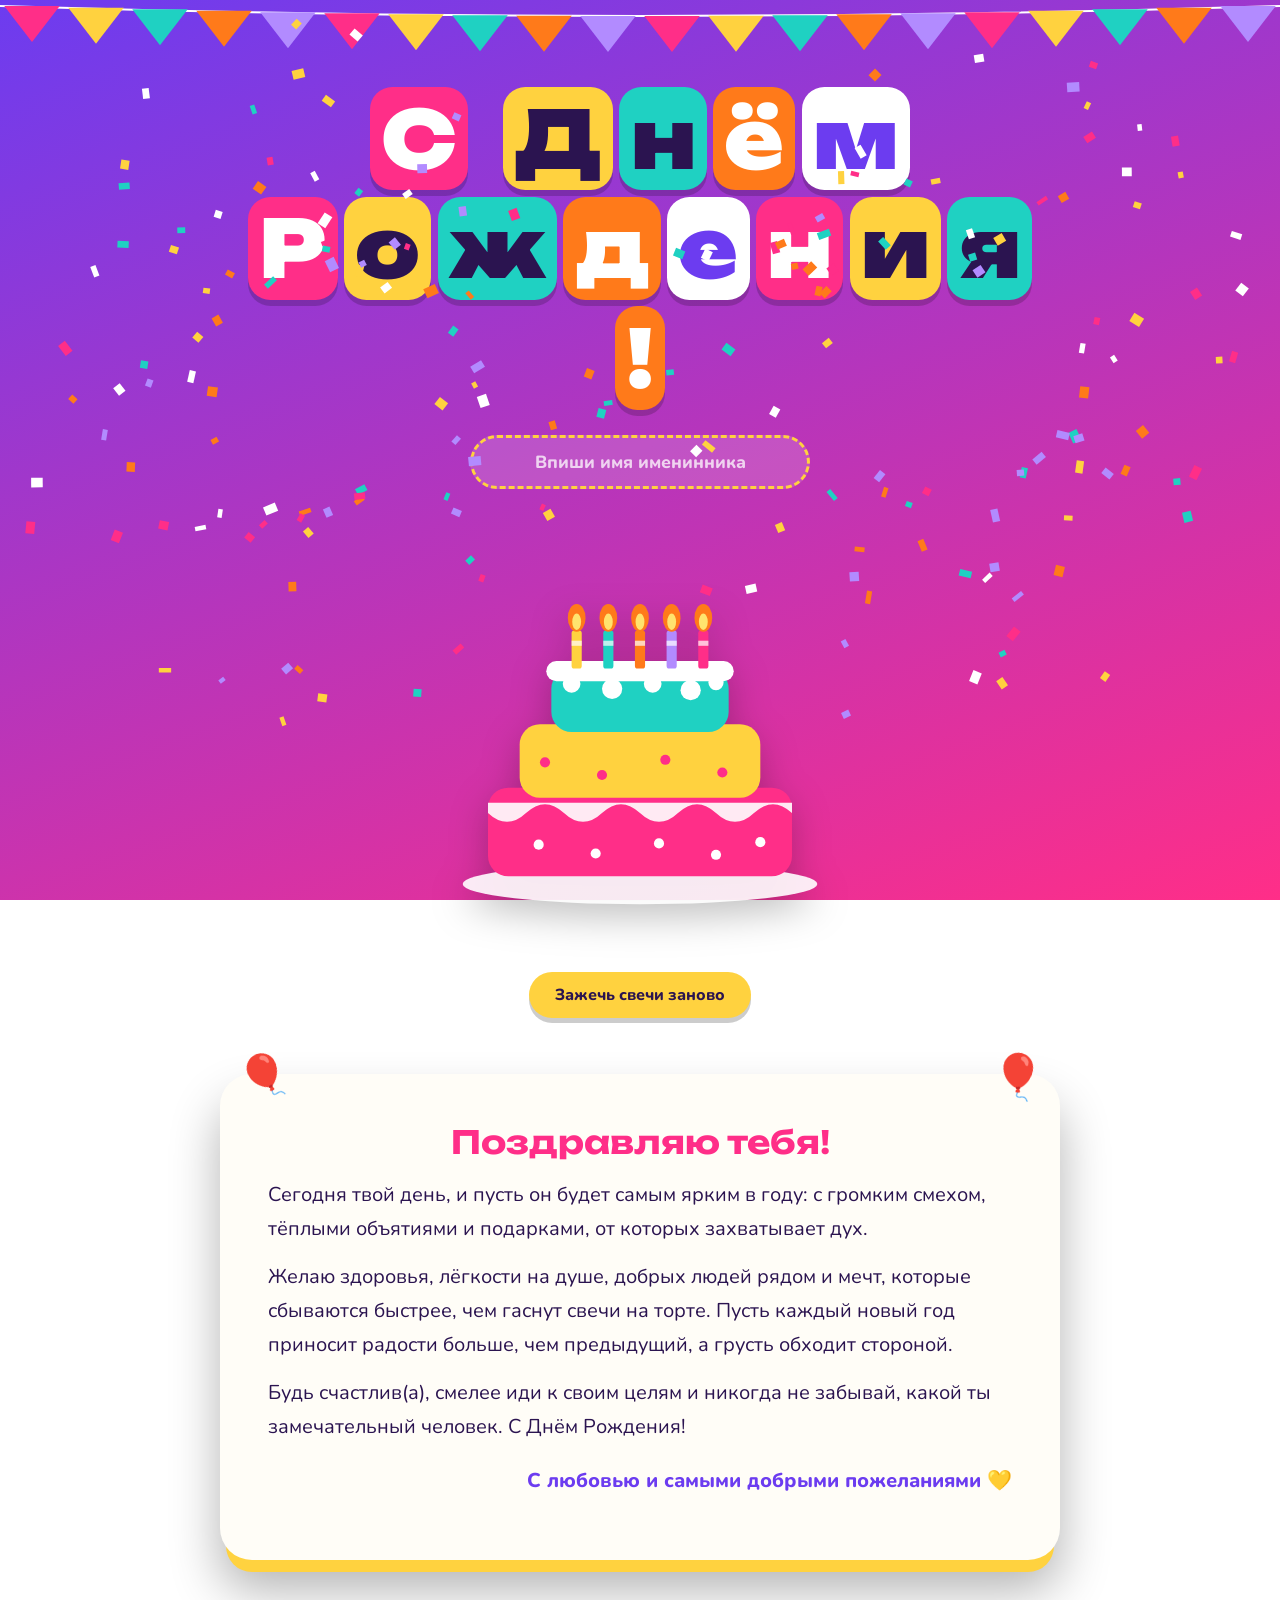
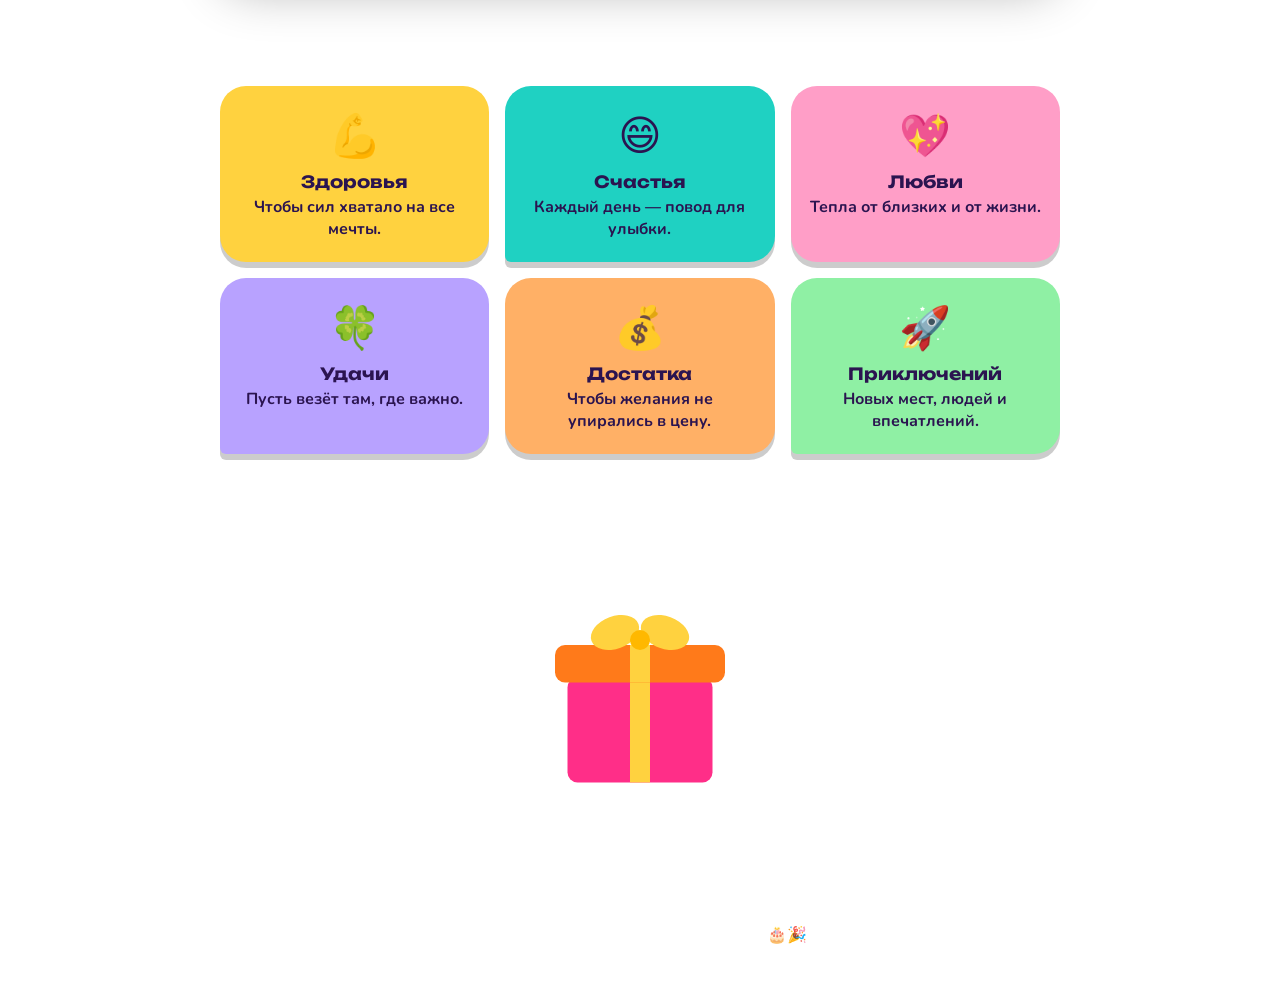
==== С Днём Рождения! (1).html @ 0b840469 "initia; commit" ====
<!DOCTYPE html>
<html lang="ru">
<head>
<meta charset="utf-8">
<meta name="viewport" content="width=device-width, initial-scale=1, viewport-fit=cover">
<title>С Днём Рождения!</title>
<link rel="preconnect" href="https://fonts.googleapis.com">
<link href="https://fonts.googleapis.com/css2?family=Unbounded:wght@700;900&family=Nunito:wght@400;700;800&display=swap" rel="stylesheet">
<style>
:root{--bg1:#6c3cf0;--bg2:#ff2e88;--ink:#2b1450;--card:#fffdf7;--soft:#f3ecff;color-scheme:light;
 box-sizing:border-box;padding-top:env(safe-area-inset-top,0px);padding-bottom:env(safe-area-inset-bottom,0px)}
@media (prefers-color-scheme:dark){:root:not([data-theme="light"]){--bg1:#2a1170;--bg2:#8a1f5a;--ink:#f6eeff;--card:#2a1850;--soft:#38206b;color-scheme:dark}}
:root[data-theme="dark"]{--bg1:#2a1170;--bg2:#8a1f5a;--ink:#f6eeff;--card:#2a1850;--soft:#38206b;color-scheme:dark}
html{scroll-padding-top:env(safe-area-inset-top,0px)}
*{box-sizing:border-box}
body{margin:0;min-height:100vh;font-family:'Nunito',system-ui,-apple-system,'Segoe UI',sans-serif;color:#fff;
 background:linear-gradient(160deg,var(--bg1),var(--bg2));background-attachment:fixed;overflow-x:hidden}
.bunting{position:absolute;top:0;left:0;width:100%;height:56px;z-index:1}
main{position:relative;z-index:2;max-width:880px;margin:0 auto;padding:84px 20px 60px;text-align:center}
#balloons{position:fixed;inset:0;pointer-events:none;z-index:0;overflow:hidden}
.bl{position:absolute;bottom:-140px;opacity:.85;animation:up var(--d) linear var(--dl) infinite;scale:var(--s)}
@keyframes up{from{translate:0 0}to{translate:40px -135vh}}
#cf{position:fixed;inset:0;pointer-events:none;z-index:50}

h1{font-family:'Unbounded','Arial Black',Impact,sans-serif;font-weight:900;font-size:clamp(2.1rem,9vw,5rem);line-height:1.25;margin:0 0 8px}
h1 .w{display:block}
h1 .t{display:inline-block;padding:.02em .14em;margin:.04em;border-radius:.28em;box-shadow:0 6px 0 rgba(0,0,0,.18);animation:hop 2.4s ease-in-out infinite}
@keyframes hop{0%,100%{transform:translateY(0) rotate(var(--r))}50%{transform:translateY(-10px) rotate(calc(var(--r)*-1))}}
.sp{display:inline-block;width:.35em}
.namebox{margin:22px 0 4px}
.namebox input{font:inherit;font-weight:800;font-size:1.1rem;text-align:center;padding:12px 20px;border-radius:999px;border:3px dashed #ffd23f;background:rgba(255,255,255,.15);color:#fff;width:min(340px,90%)}
.namebox input::placeholder{color:rgba(255,255,255,.75)}
.namebox input:focus-visible,button:focus-visible,.candle:focus-visible{outline:4px solid #ffd23f;outline-offset:4px}
#who{font-family:'Unbounded',sans-serif;font-size:clamp(1.4rem,5vw,2.4rem);margin:12px 0 0;color:#ffd23f;min-height:1.3em;word-break:break-word}

.stage{margin:34px auto 0;max-width:380px}
.stage svg{width:100%;height:auto;overflow:visible;filter:drop-shadow(0 14px 18px rgba(0,0,0,.25))}
.candle{cursor:pointer}
.flame{transform-box:fill-box;transform-origin:50% 100%;transition:opacity .35s,transform .35s;animation:fl .5s ease-in-out infinite alternate}
@keyframes fl{from{transform:scale(1,1) rotate(-3deg)}to{transform:scale(.92,1.1) rotate(3deg)}}
.candle.off .flame{opacity:0;transform:scale(.2);animation:none}
.hint{font-weight:800;font-size:1.1rem;margin:14px 0 10px;min-height:1.6em}
button{font:inherit;font-weight:800;cursor:pointer;border:0;border-radius:999px;padding:12px 26px;background:#ffd23f;color:#2b1450;box-shadow:0 5px 0 rgba(0,0,0,.2);transition:transform .15s}
button:active{transform:translateY(3px);box-shadow:0 2px 0 rgba(0,0,0,.2)}

.card{background:var(--card);color:var(--ink);border-radius:32px;padding:clamp(24px,5vw,48px);margin:56px 0 0;box-shadow:0 18px 0 -6px #ffd23f,0 30px 50px rgba(0,0,0,.3);position:relative;text-align:left}
.card h2{font-family:'Unbounded',sans-serif;font-size:clamp(1.3rem,4.5vw,2rem);margin:0 0 16px;color:#ff2e88;text-align:center}
.card p{font-size:clamp(1.05rem,2.6vw,1.25rem);line-height:1.7;margin:0 0 14px;max-width:62ch;margin-inline:auto}
.card .sig{text-align:right;font-weight:800;color:#6c3cf0;margin-top:20px}
.card::before,.card::after{content:"🎈";position:absolute;font-size:2.6rem;top:-26px}
.card::before{left:18px;transform:rotate(-14deg)}.card::after{right:18px;transform:rotate(14deg)}

h3.sec{font-family:'Unbounded',sans-serif;font-size:clamp(1.3rem,4.5vw,2rem);margin:64px 0 22px}
.wishes{display:grid;grid-template-columns:repeat(auto-fit,minmax(240px,1fr));gap:16px}
.wish{border-radius:26px;padding:22px 18px;color:#2b1450;box-shadow:0 6px 0 rgba(0,0,0,.2)}
.wish:nth-child(even){border-radius:26px 26px 26px 6px}
.wish b{display:block;font-family:'Unbounded',sans-serif;font-size:1.05rem;margin:6px 0 4px}
.wish span.e{font-size:2.6rem;display:block}
.wish p{margin:0;font-weight:700}

.gift{margin-top:12px}
.gift svg{width:min(200px,60%);height:auto;overflow:visible;cursor:pointer}
.lid{transition:transform .5s cubic-bezier(.3,1.6,.5,1);transform-box:fill-box;transform-origin:20% 100%}
.gift.open .lid{transform:translate(8px,-46px) rotate(-14deg)}
#gm{max-width:520px;margin:14px auto 0;font-size:1.2rem;font-weight:800;min-height:3.2em}
footer{margin-top:50px;font-weight:700;opacity:.9}

@media (prefers-reduced-motion:reduce){.bl,h1 .t,.flame{animation:none}.lid{transition:none}}
</style>
</head>
<body>
<svg class="bunting" id="bunt" viewBox="0 0 1200 56" preserveAspectRatio="none" aria-hidden="true"></svg>
<div id="balloons" aria-hidden="true"></div>
<canvas id="cf" aria-hidden="true"></canvas>

<main>
  <h1 id="title" aria-label="С Днём Рождения!"></h1>

  <div class="namebox"><input id="name" type="text" maxlength="30" placeholder="Впиши имя именинника" aria-label="Имя именинника"></div>
  <p id="who"></p>

  <div class="stage">
    <svg viewBox="0 0 300 260" role="img" aria-label="Праздничный торт со свечами">
      <ellipse cx="150" cy="236" rx="140" ry="16" fill="#fff" opacity=".9"/>
      <rect x="30" y="160" width="240" height="70" rx="16" fill="#ff2e88"/>
      <rect x="55" y="110" width="190" height="58" rx="16" fill="#ffd23f"/>
      <rect x="80" y="66" width="140" height="50" rx="16" fill="#1fd1c2"/>
      <rect x="76" y="60" width="148" height="16" rx="8" fill="#fff"/>
      <g fill="#fff"><circle cx="96" cy="78" r="7"/><circle cx="128" cy="82" r="8"/><circle cx="160" cy="78" r="7"/><circle cx="190" cy="83" r="8"/><circle cx="210" cy="77" r="6"/></g>
      <path d="M30 180q15 14 30 0t30 0 30 0 30 0 30 0 30 0 30 0 30 0v-8H30z" fill="#fff" opacity=".9"/>
      <g fill="#ff2e88"><circle cx="75" cy="140" r="4"/><circle cx="120" cy="150" r="4"/><circle cx="170" cy="138" r="4"/><circle cx="215" cy="148" r="4"/></g>
      <g fill="#fff"><circle cx="70" cy="205" r="4"/><circle cx="115" cy="212" r="4"/><circle cx="165" cy="204" r="4"/><circle cx="210" cy="213" r="4"/><circle cx="245" cy="203" r="4"/></g>
      <g id="candles"></g>
    </svg>
  </div>
  <p class="hint" id="hint" aria-live="polite"></p>
  <button id="relight" type="button">Зажечь свечи заново</button>

  <section class="card" aria-labelledby="gt">
    <h2 id="gt">Поздравляю тебя!</h2>
    <p>Сегодня твой день, и пусть он будет самым ярким в году: с громким смехом, тёплыми объятиями и подарками, от которых захватывает дух.</p>
    <p>Желаю здоровья, лёгкости на душе, добрых людей рядом и мечт, которые сбываются быстрее, чем гаснут свечи на торте. Пусть каждый новый год приносит радости больше, чем предыдущий, а грусть обходит стороной.</p>
    <p>Будь счастлив(а), смелее иди к своим целям и никогда не забывай, какой ты замечательный человек. С Днём Рождения!</p>
    <p class="sig">С любовью и самыми добрыми пожеланиями 💛</p>
  </section>

  <h3 class="sec">Мои пожелания тебе</h3>
  <div class="wishes">
    <div class="wish" style="background:#ffd23f"><span class="e">💪</span><b>Здоровья</b><p>Чтобы сил хватало на все мечты.</p></div>
    <div class="wish" style="background:#1fd1c2"><span class="e">😄</span><b>Счастья</b><p>Каждый день — повод для улыбки.</p></div>
    <div class="wish" style="background:#ff9ec7"><span class="e">💖</span><b>Любви</b><p>Тепла от близких и от жизни.</p></div>
    <div class="wish" style="background:#b8a2ff"><span class="e">🍀</span><b>Удачи</b><p>Пусть везёт там, где важно.</p></div>
    <div class="wish" style="background:#ffb066"><span class="e">💰</span><b>Достатка</b><p>Чтобы желания не упирались в цену.</p></div>
    <div class="wish" style="background:#8ff0a4"><span class="e">🚀</span><b>Приключений</b><p>Новых мест, людей и впечатлений.</p></div>
  </div>

  <h3 class="sec">Подарок для тебя</h3>
  <div class="gift" id="gift">
    <svg viewBox="0 0 160 170" role="button" tabindex="0" aria-label="Открыть подарок" id="giftsvg">
      <rect x="22" y="78" width="116" height="84" rx="8" fill="#ff2e88"/>
      <rect x="72" y="78" width="16" height="84" fill="#ffd23f"/>
      <g class="lid">
        <rect x="12" y="52" width="136" height="30" rx="8" fill="#ff7a1a"/>
        <rect x="72" y="52" width="16" height="30" fill="#ffd23f"/>
        <ellipse cx="60" cy="42" rx="20" ry="13" fill="#ffd23f" transform="rotate(-20 60 42)"/>
        <ellipse cx="100" cy="42" rx="20" ry="13" fill="#ffd23f" transform="rotate(20 100 42)"/>
        <circle cx="80" cy="48" r="8" fill="#ffb800"/>
      </g>
    </svg>
    <p id="gm" aria-live="polite">Нажми на коробку</p>
  </div>

  <footer>Пусть этот день запомнится надолго 🎂🎉</footer>
</main>

<script>
const COL=['#ff2e88','#ffd23f','#1fd1c2','#ff7a1a','#b28bff'];
const $=id=>document.getElementById(id);

/* заголовок из цветных плиток */
const tiles=[['#ff2e88','#fff'],['#ffd23f','#2b1450'],['#1fd1c2','#2b1450'],['#ff7a1a','#fff'],['#fff','#6c3cf0']];
let k=0;
['С Днём','Рождения!'].forEach(word=>{
  const w=document.createElement('span');w.className='w';w.setAttribute('aria-hidden','true');
  [...word].forEach(ch=>{
    if(ch===' '){const s=document.createElement('span');s.className='sp';w.appendChild(s);return}
    const t=document.createElement('span');t.className='t';t.textContent=ch;
    const c=tiles[k%tiles.length];t.style.background=c[0];t.style.color=c[1];
    t.style.setProperty('--r',((k%3)-1)*4+'deg');t.style.animationDelay=(k*0.12)+'s';k++;w.appendChild(t);
  });
  $('title').appendChild(w);
});

/* флажки */
(()=>{let s='<path d="M0 6Q600 26 1200 6" stroke="#fff" stroke-width="2" fill="none"/>';
 for(let i=0;i<20;i++){const x=i*60,y=6+Math.sin(i/19*Math.PI)*10;
  s+=`<polygon points="${x+4},${y} ${x+56},${y} ${x+30},${y+36}" fill="${COL[i%5]}"/>`}
 $('bunt').innerHTML=s})();

/* шарики */
for(let i=0;i<12;i++){const c=COL[i%5],d=document.createElement('div');d.className='bl';
 d.style.cssText=`left:${3+i*8}%;--d:${16+Math.random()*12}s;--dl:${-Math.random()*26}s;--s:${.6+Math.random()*.7}`;
 d.innerHTML=`<svg viewBox="0 0 60 100" width="60" height="100"><ellipse cx="30" cy="32" rx="24" ry="30" fill="${c}"/><ellipse cx="21" cy="20" rx="6" ry="9" fill="#fff" opacity=".35"/><path d="M26 61l4 6 4-6z" fill="${c}"/><path d="M30 67c-6 10 6 18 0 30" stroke="#fff" stroke-opacity=".7" fill="none" stroke-width="1.5"/></svg>`;
 $('balloons').appendChild(d)}

/* конфетти */
const cv=$('cf'),cx=cv.getContext('2d');let P=[],run=false;
function size(){cv.width=innerWidth;cv.height=innerHeight}addEventListener('resize',size);size();
function burst(x,y,n=140){
 for(let i=0;i<n;i++){const a=Math.random()*Math.PI*2,s=4+Math.random()*9;
  P.push({x,y,vx:Math.cos(a)*s,vy:Math.sin(a)*s-6,w:6+Math.random()*7,h:4+Math.random()*6,r:Math.random()*6,vr:(Math.random()-.5)*.4,c:[...COL,'#fff'][i%6],l:0})}
 if(!run){run=true;requestAnimationFrame(tick)}}
function tick(){cx.clearRect(0,0,cv.width,cv.height);P=P.filter(p=>p.y<cv.height+20&&p.l<260);
 for(const p of P){p.l++;p.vy+=.25;p.vx*=.99;p.x+=p.vx;p.y+=p.vy;p.r+=p.vr;
  cx.save();cx.translate(p.x,p.y);cx.rotate(p.r);cx.fillStyle=p.c;cx.fillRect(-p.w/2,-p.h/2,p.w,p.h);cx.restore()}
 if(P.length)requestAnimationFrame(tick);else run=false}
setTimeout(()=>{burst(innerWidth*.25,innerHeight*.5,90);burst(innerWidth*.75,innerHeight*.5,90)},400);

/* свечи */
const cg=$('candles'),NS='http://www.w3.org/2000/svg';
[100,125,150,175,200].forEach((x,i)=>{
 const g=document.createElementNS(NS,'g');g.setAttribute('class','candle');g.setAttribute('tabindex','0');g.setAttribute('role','button');g.setAttribute('aria-label','Свеча '+(i+1)+': задуть или зажечь');
 g.innerHTML=`<rect x="${x-14}" y="4" width="28" height="62" fill="transparent"/><rect x="${x-4}" y="36" width="8" height="30" rx="2" fill="${COL[(i+1)%5]}"/><rect x="${x-4}" y="44" width="8" height="4" fill="#fff" opacity=".7"/><g class="flame" style="animation-delay:${i*.1}s"><ellipse cx="${x}" cy="26" rx="7" ry="11" fill="#ff7a1a"/><ellipse cx="${x}" cy="29" rx="3.5" ry="6.5" fill="#ffe36e"/></g>`;
 cg.appendChild(g)});
const cs=[...document.querySelectorAll('.candle')];
const H1='Загадай желание и задуй свечи: нажимай на огоньки';
$('hint').textContent=H1;
function check(){const out=cs.every(c=>c.classList.contains('off'));
 $('hint').textContent=out?'Желание загадано! Пусть сбудется ✨':H1;
 if(out){const r=cg.getBoundingClientRect();burst(r.left+r.width/2,r.top,170)}}
cs.forEach(c=>{const t=()=>{c.classList.toggle('off');check()};
 c.addEventListener('click',t);
 c.addEventListener('keydown',e=>{if(e.key==='Enter'||e.key===' '){e.preventDefault();t()}})});
$('relight').onclick=()=>{cs.forEach(c=>c.classList.remove('off'));$('hint').textContent=H1};

/* имя */
$('name').addEventListener('input',e=>{const v=e.target.value.trim();$('who').textContent=v?('🎉 '+v+' 🎉'):''});

/* подарок */
const gs=$('giftsvg');
function openGift(){const g=$('gift');if(g.classList.contains('open'))return;g.classList.add('open');
 $('gm').textContent='Внутри — море радости, миллион улыбок и ещё немного конфетти! 🎁';
 const r=gs.getBoundingClientRect();burst(r.left+r.width/2,r.top+40,150)}
gs.addEventListener('click',openGift);
gs.addEventListener('keydown',e=>{if(e.key==='Enter'||e.key===' '){e.preventDefault();openGift()}});
</script>
</body>
</html>
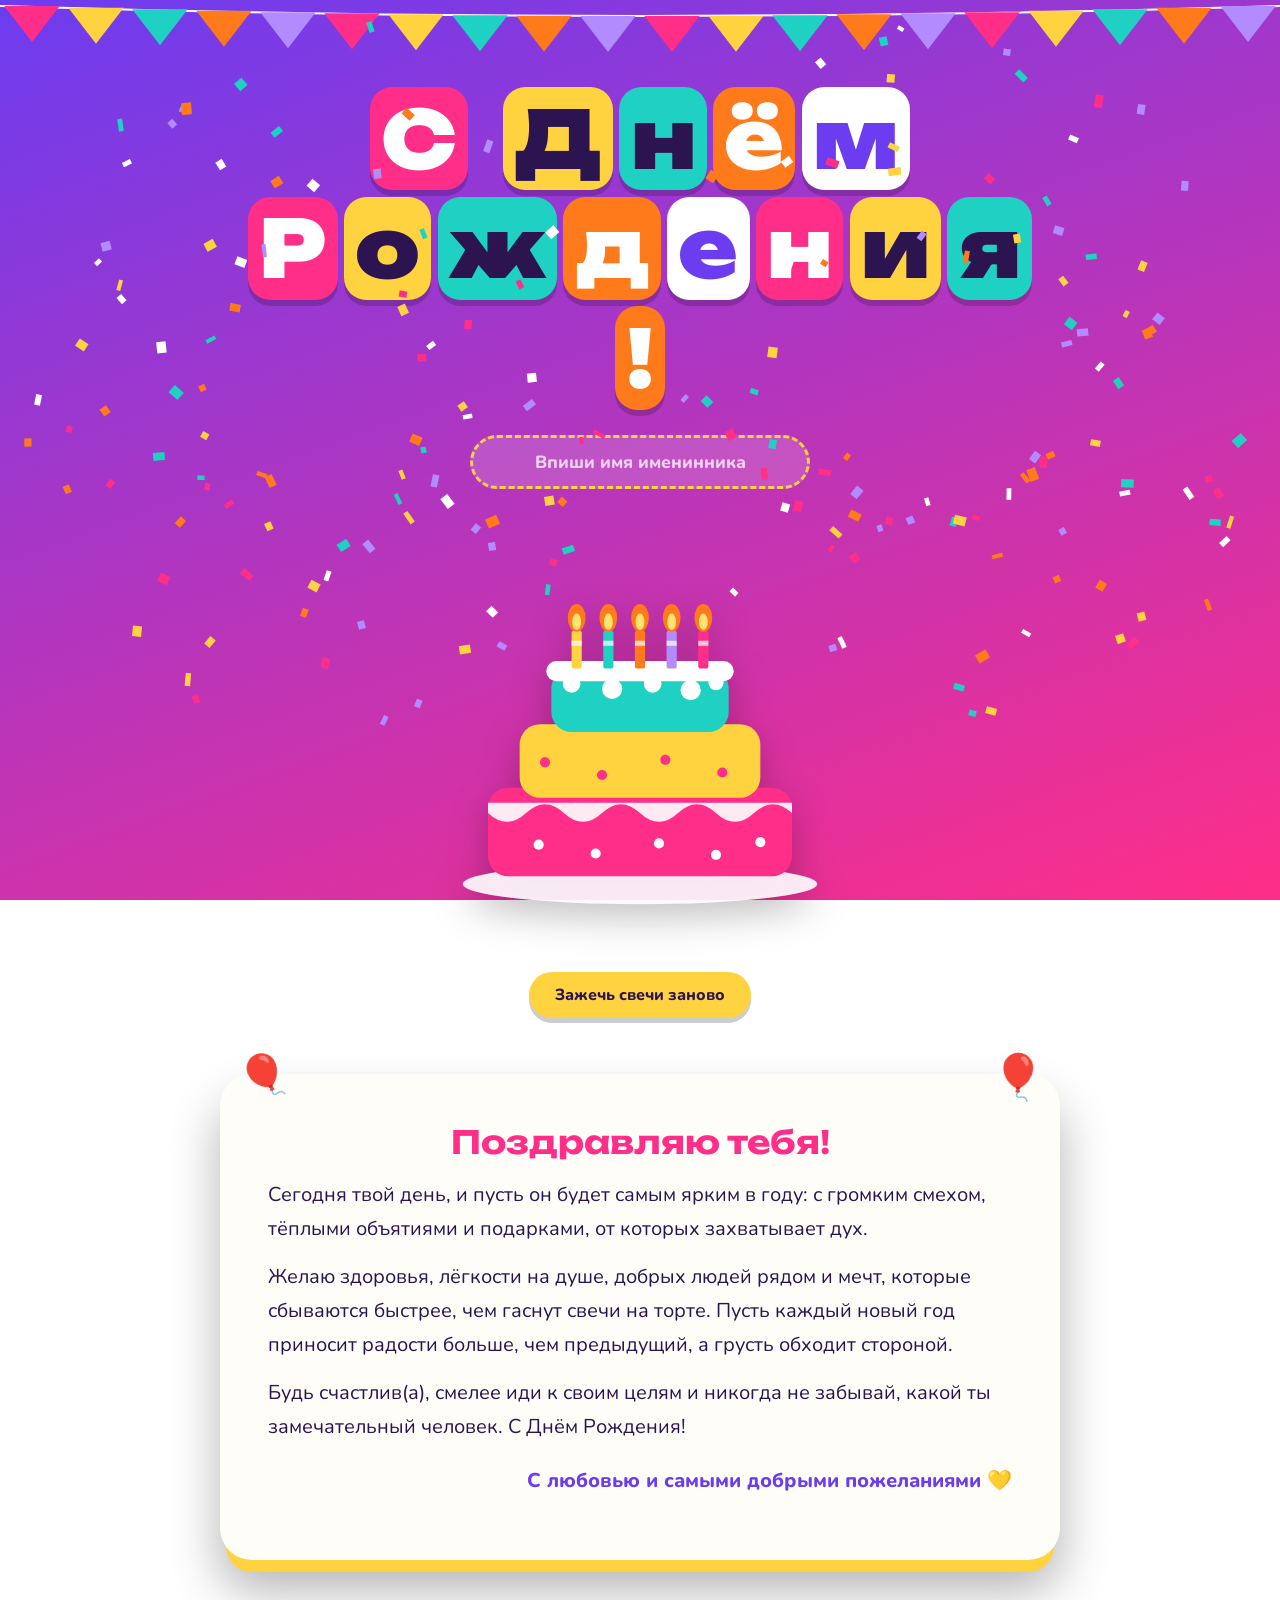
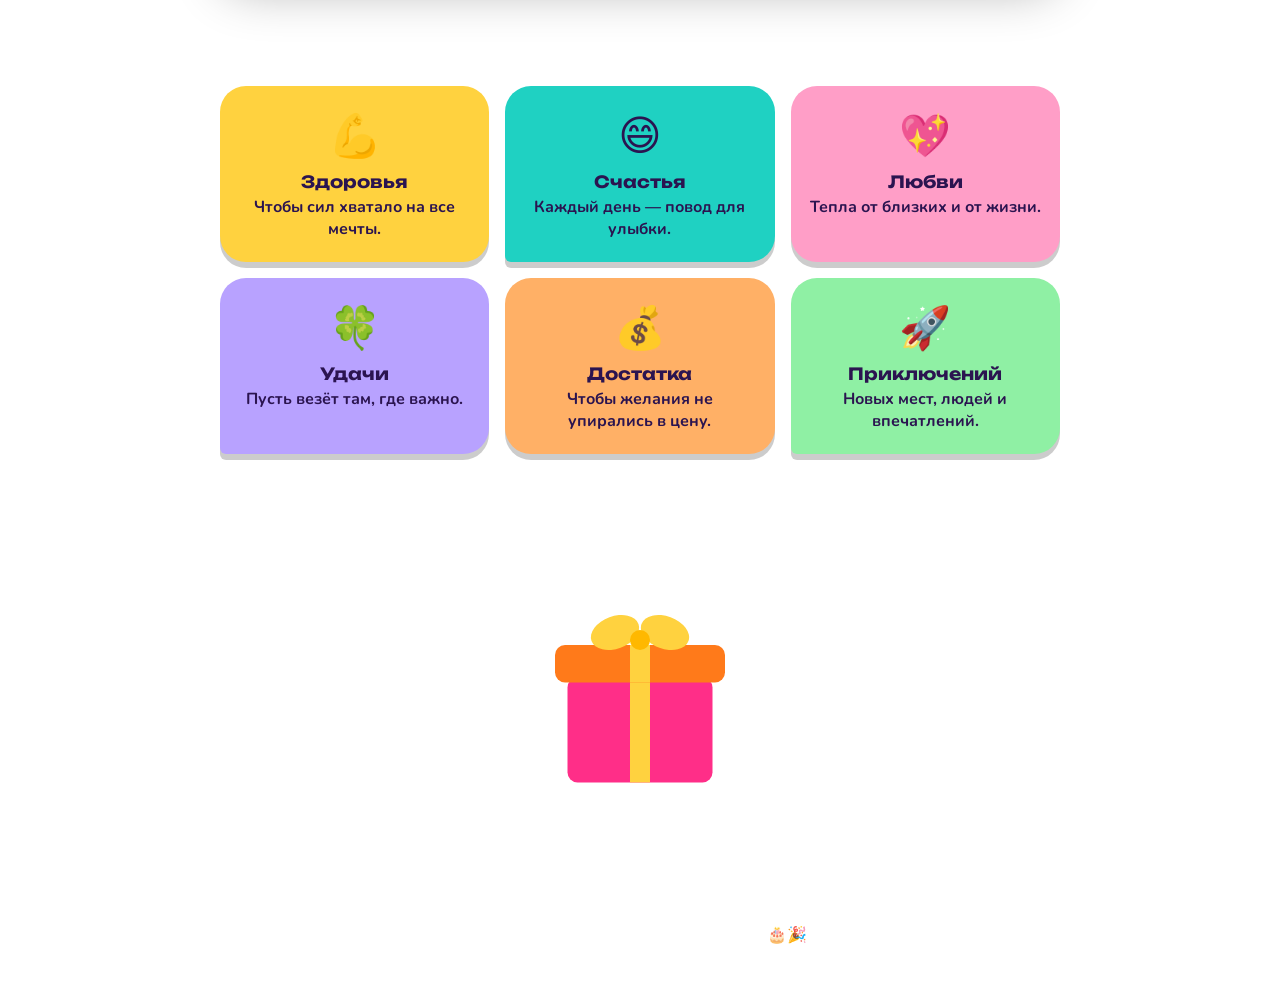
==== commit 6dd1d7cd: "разделение файлов" ====
--- a/С Днём Рождения! (1).html
+++ b/С Днём Рождения! (1).html
@@ -6,67 +6,7 @@
 <title>С Днём Рождения!</title>
 <link rel="preconnect" href="https://fonts.googleapis.com">
 <link href="https://fonts.googleapis.com/css2?family=Unbounded:wght@700;900&family=Nunito:wght@400;700;800&display=swap" rel="stylesheet">
-<style>
-:root{--bg1:#6c3cf0;--bg2:#ff2e88;--ink:#2b1450;--card:#fffdf7;--soft:#f3ecff;color-scheme:light;
- box-sizing:border-box;padding-top:env(safe-area-inset-top,0px);padding-bottom:env(safe-area-inset-bottom,0px)}
-@media (prefers-color-scheme:dark){:root:not([data-theme="light"]){--bg1:#2a1170;--bg2:#8a1f5a;--ink:#f6eeff;--card:#2a1850;--soft:#38206b;color-scheme:dark}}
-:root[data-theme="dark"]{--bg1:#2a1170;--bg2:#8a1f5a;--ink:#f6eeff;--card:#2a1850;--soft:#38206b;color-scheme:dark}
-html{scroll-padding-top:env(safe-area-inset-top,0px)}
-*{box-sizing:border-box}
-body{margin:0;min-height:100vh;font-family:'Nunito',system-ui,-apple-system,'Segoe UI',sans-serif;color:#fff;
- background:linear-gradient(160deg,var(--bg1),var(--bg2));background-attachment:fixed;overflow-x:hidden}
-.bunting{position:absolute;top:0;left:0;width:100%;height:56px;z-index:1}
-main{position:relative;z-index:2;max-width:880px;margin:0 auto;padding:84px 20px 60px;text-align:center}
-#balloons{position:fixed;inset:0;pointer-events:none;z-index:0;overflow:hidden}
-.bl{position:absolute;bottom:-140px;opacity:.85;animation:up var(--d) linear var(--dl) infinite;scale:var(--s)}
-@keyframes up{from{translate:0 0}to{translate:40px -135vh}}
-#cf{position:fixed;inset:0;pointer-events:none;z-index:50}
-
-h1{font-family:'Unbounded','Arial Black',Impact,sans-serif;font-weight:900;font-size:clamp(2.1rem,9vw,5rem);line-height:1.25;margin:0 0 8px}
-h1 .w{display:block}
-h1 .t{display:inline-block;padding:.02em .14em;margin:.04em;border-radius:.28em;box-shadow:0 6px 0 rgba(0,0,0,.18);animation:hop 2.4s ease-in-out infinite}
-@keyframes hop{0%,100%{transform:translateY(0) rotate(var(--r))}50%{transform:translateY(-10px) rotate(calc(var(--r)*-1))}}
-.sp{display:inline-block;width:.35em}
-.namebox{margin:22px 0 4px}
-.namebox input{font:inherit;font-weight:800;font-size:1.1rem;text-align:center;padding:12px 20px;border-radius:999px;border:3px dashed #ffd23f;background:rgba(255,255,255,.15);color:#fff;width:min(340px,90%)}
-.namebox input::placeholder{color:rgba(255,255,255,.75)}
-.namebox input:focus-visible,button:focus-visible,.candle:focus-visible{outline:4px solid #ffd23f;outline-offset:4px}
-#who{font-family:'Unbounded',sans-serif;font-size:clamp(1.4rem,5vw,2.4rem);margin:12px 0 0;color:#ffd23f;min-height:1.3em;word-break:break-word}
-
-.stage{margin:34px auto 0;max-width:380px}
-.stage svg{width:100%;height:auto;overflow:visible;filter:drop-shadow(0 14px 18px rgba(0,0,0,.25))}
-.candle{cursor:pointer}
-.flame{transform-box:fill-box;transform-origin:50% 100%;transition:opacity .35s,transform .35s;animation:fl .5s ease-in-out infinite alternate}
-@keyframes fl{from{transform:scale(1,1) rotate(-3deg)}to{transform:scale(.92,1.1) rotate(3deg)}}
-.candle.off .flame{opacity:0;transform:scale(.2);animation:none}
-.hint{font-weight:800;font-size:1.1rem;margin:14px 0 10px;min-height:1.6em}
-button{font:inherit;font-weight:800;cursor:pointer;border:0;border-radius:999px;padding:12px 26px;background:#ffd23f;color:#2b1450;box-shadow:0 5px 0 rgba(0,0,0,.2);transition:transform .15s}
-button:active{transform:translateY(3px);box-shadow:0 2px 0 rgba(0,0,0,.2)}
-
-.card{background:var(--card);color:var(--ink);border-radius:32px;padding:clamp(24px,5vw,48px);margin:56px 0 0;box-shadow:0 18px 0 -6px #ffd23f,0 30px 50px rgba(0,0,0,.3);position:relative;text-align:left}
-.card h2{font-family:'Unbounded',sans-serif;font-size:clamp(1.3rem,4.5vw,2rem);margin:0 0 16px;color:#ff2e88;text-align:center}
-.card p{font-size:clamp(1.05rem,2.6vw,1.25rem);line-height:1.7;margin:0 0 14px;max-width:62ch;margin-inline:auto}
-.card .sig{text-align:right;font-weight:800;color:#6c3cf0;margin-top:20px}
-.card::before,.card::after{content:"🎈";position:absolute;font-size:2.6rem;top:-26px}
-.card::before{left:18px;transform:rotate(-14deg)}.card::after{right:18px;transform:rotate(14deg)}
-
-h3.sec{font-family:'Unbounded',sans-serif;font-size:clamp(1.3rem,4.5vw,2rem);margin:64px 0 22px}
-.wishes{display:grid;grid-template-columns:repeat(auto-fit,minmax(240px,1fr));gap:16px}
-.wish{border-radius:26px;padding:22px 18px;color:#2b1450;box-shadow:0 6px 0 rgba(0,0,0,.2)}
-.wish:nth-child(even){border-radius:26px 26px 26px 6px}
-.wish b{display:block;font-family:'Unbounded',sans-serif;font-size:1.05rem;margin:6px 0 4px}
-.wish span.e{font-size:2.6rem;display:block}
-.wish p{margin:0;font-weight:700}
-
-.gift{margin-top:12px}
-.gift svg{width:min(200px,60%);height:auto;overflow:visible;cursor:pointer}
-.lid{transition:transform .5s cubic-bezier(.3,1.6,.5,1);transform-box:fill-box;transform-origin:20% 100%}
-.gift.open .lid{transform:translate(8px,-46px) rotate(-14deg)}
-#gm{max-width:520px;margin:14px auto 0;font-size:1.2rem;font-weight:800;min-height:3.2em}
-footer{margin-top:50px;font-weight:700;opacity:.9}
-
-@media (prefers-reduced-motion:reduce){.bl,h1 .t,.flame{animation:none}.lid{transition:none}}
-</style>
+<link rel="stylesheet" href="style.css">
 </head>
 <body>
 <svg class="bunting" id="bunt" viewBox="0 0 1200 56" preserveAspectRatio="none" aria-hidden="true"></svg>
@@ -106,12 +46,12 @@
 
   <h3 class="sec">Мои пожелания тебе</h3>
   <div class="wishes">
-    <div class="wish" style="background:#ffd23f"><span class="e">💪</span><b>Здоровья</b><p>Чтобы сил хватало на все мечты.</p></div>
-    <div class="wish" style="background:#1fd1c2"><span class="e">😄</span><b>Счастья</b><p>Каждый день — повод для улыбки.</p></div>
-    <div class="wish" style="background:#ff9ec7"><span class="e">💖</span><b>Любви</b><p>Тепла от близких и от жизни.</p></div>
-    <div class="wish" style="background:#b8a2ff"><span class="e">🍀</span><b>Удачи</b><p>Пусть везёт там, где важно.</p></div>
-    <div class="wish" style="background:#ffb066"><span class="e">💰</span><b>Достатка</b><p>Чтобы желания не упирались в цену.</p></div>
-    <div class="wish" style="background:#8ff0a4"><span class="e">🚀</span><b>Приключений</b><p>Новых мест, людей и впечатлений.</p></div>
+    <div class="wish wish-1"><span class="e">💪</span><b>Здоровья</b><p>Чтобы сил хватало на все мечты.</p></div>
+    <div class="wish wish-2"><span class="e">😄</span><b>Счастья</b><p>Каждый день — повод для улыбки.</p></div>
+    <div class="wish wish-3"><span class="e">💖</span><b>Любви</b><p>Тепла от близких и от жизни.</p></div>
+    <div class="wish wish-4"><span class="e">🍀</span><b>Удачи</b><p>Пусть везёт там, где важно.</p></div>
+    <div class="wish wish-5"><span class="e">💰</span><b>Достатка</b><p>Чтобы желания не упирались в цену.</p></div>
+    <div class="wish wish-6"><span class="e">🚀</span><b>Приключений</b><p>Новых мест, людей и впечатлений.</p></div>
   </div>
 
   <h3 class="sec">Подарок для тебя</h3>
@@ -133,76 +73,6 @@
   <footer>Пусть этот день запомнится надолго 🎂🎉</footer>
 </main>
 
-<script>
-const COL=['#ff2e88','#ffd23f','#1fd1c2','#ff7a1a','#b28bff'];
-const $=id=>document.getElementById(id);
-
-/* заголовок из цветных плиток */
-const tiles=[['#ff2e88','#fff'],['#ffd23f','#2b1450'],['#1fd1c2','#2b1450'],['#ff7a1a','#fff'],['#fff','#6c3cf0']];
-let k=0;
-['С Днём','Рождения!'].forEach(word=>{
-  const w=document.createElement('span');w.className='w';w.setAttribute('aria-hidden','true');
-  [...word].forEach(ch=>{
-    if(ch===' '){const s=document.createElement('span');s.className='sp';w.appendChild(s);return}
-    const t=document.createElement('span');t.className='t';t.textContent=ch;
-    const c=tiles[k%tiles.length];t.style.background=c[0];t.style.color=c[1];
-    t.style.setProperty('--r',((k%3)-1)*4+'deg');t.style.animationDelay=(k*0.12)+'s';k++;w.appendChild(t);
-  });
-  $('title').appendChild(w);
-});
-
-/* флажки */
-(()=>{let s='<path d="M0 6Q600 26 1200 6" stroke="#fff" stroke-width="2" fill="none"/>';
- for(let i=0;i<20;i++){const x=i*60,y=6+Math.sin(i/19*Math.PI)*10;
-  s+=`<polygon points="${x+4},${y} ${x+56},${y} ${x+30},${y+36}" fill="${COL[i%5]}"/>`}
- $('bunt').innerHTML=s})();
-
-/* шарики */
-for(let i=0;i<12;i++){const c=COL[i%5],d=document.createElement('div');d.className='bl';
- d.style.cssText=`left:${3+i*8}%;--d:${16+Math.random()*12}s;--dl:${-Math.random()*26}s;--s:${.6+Math.random()*.7}`;
- d.innerHTML=`<svg viewBox="0 0 60 100" width="60" height="100"><ellipse cx="30" cy="32" rx="24" ry="30" fill="${c}"/><ellipse cx="21" cy="20" rx="6" ry="9" fill="#fff" opacity=".35"/><path d="M26 61l4 6 4-6z" fill="${c}"/><path d="M30 67c-6 10 6 18 0 30" stroke="#fff" stroke-opacity=".7" fill="none" stroke-width="1.5"/></svg>`;
- $('balloons').appendChild(d)}
-
-/* конфетти */
-const cv=$('cf'),cx=cv.getContext('2d');let P=[],run=false;
-function size(){cv.width=innerWidth;cv.height=innerHeight}addEventListener('resize',size);size();
-function burst(x,y,n=140){
- for(let i=0;i<n;i++){const a=Math.random()*Math.PI*2,s=4+Math.random()*9;
-  P.push({x,y,vx:Math.cos(a)*s,vy:Math.sin(a)*s-6,w:6+Math.random()*7,h:4+Math.random()*6,r:Math.random()*6,vr:(Math.random()-.5)*.4,c:[...COL,'#fff'][i%6],l:0})}
- if(!run){run=true;requestAnimationFrame(tick)}}
-function tick(){cx.clearRect(0,0,cv.width,cv.height);P=P.filter(p=>p.y<cv.height+20&&p.l<260);
- for(const p of P){p.l++;p.vy+=.25;p.vx*=.99;p.x+=p.vx;p.y+=p.vy;p.r+=p.vr;
-  cx.save();cx.translate(p.x,p.y);cx.rotate(p.r);cx.fillStyle=p.c;cx.fillRect(-p.w/2,-p.h/2,p.w,p.h);cx.restore()}
- if(P.length)requestAnimationFrame(tick);else run=false}
-setTimeout(()=>{burst(innerWidth*.25,innerHeight*.5,90);burst(innerWidth*.75,innerHeight*.5,90)},400);
-
-/* свечи */
-const cg=$('candles'),NS='http://www.w3.org/2000/svg';
-[100,125,150,175,200].forEach((x,i)=>{
- const g=document.createElementNS(NS,'g');g.setAttribute('class','candle');g.setAttribute('tabindex','0');g.setAttribute('role','button');g.setAttribute('aria-label','Свеча '+(i+1)+': задуть или зажечь');
- g.innerHTML=`<rect x="${x-14}" y="4" width="28" height="62" fill="transparent"/><rect x="${x-4}" y="36" width="8" height="30" rx="2" fill="${COL[(i+1)%5]}"/><rect x="${x-4}" y="44" width="8" height="4" fill="#fff" opacity=".7"/><g class="flame" style="animation-delay:${i*.1}s"><ellipse cx="${x}" cy="26" rx="7" ry="11" fill="#ff7a1a"/><ellipse cx="${x}" cy="29" rx="3.5" ry="6.5" fill="#ffe36e"/></g>`;
- cg.appendChild(g)});
-const cs=[...document.querySelectorAll('.candle')];
-const H1='Загадай желание и задуй свечи: нажимай на огоньки';
-$('hint').textContent=H1;
-function check(){const out=cs.every(c=>c.classList.contains('off'));
- $('hint').textContent=out?'Желание загадано! Пусть сбудется ✨':H1;
- if(out){const r=cg.getBoundingClientRect();burst(r.left+r.width/2,r.top,170)}}
-cs.forEach(c=>{const t=()=>{c.classList.toggle('off');check()};
- c.addEventListener('click',t);
- c.addEventListener('keydown',e=>{if(e.key==='Enter'||e.key===' '){e.preventDefault();t()}})});
-$('relight').onclick=()=>{cs.forEach(c=>c.classList.remove('off'));$('hint').textContent=H1};
-
-/* имя */
-$('name').addEventListener('input',e=>{const v=e.target.value.trim();$('who').textContent=v?('🎉 '+v+' 🎉'):''});
-
-/* подарок */
-const gs=$('giftsvg');
-function openGift(){const g=$('gift');if(g.classList.contains('open'))return;g.classList.add('open');
- $('gm').textContent='Внутри — море радости, миллион улыбок и ещё немного конфетти! 🎁';
- const r=gs.getBoundingClientRect();burst(r.left+r.width/2,r.top+40,150)}
-gs.addEventListener('click',openGift);
-gs.addEventListener('keydown',e=>{if(e.key==='Enter'||e.key===' '){e.preventDefault();openGift()}});
-</script>
+<script src="script.js" defer></script>
 </body>
 </html>
--- a/style.css
+++ b/style.css
@@ -0,0 +1,66 @@
+:root{--bg1:#6c3cf0;--bg2:#ff2e88;--ink:#2b1450;--card:#fffdf7;--soft:#f3ecff;color-scheme:light;
+ box-sizing:border-box;padding-top:env(safe-area-inset-top,0px);padding-bottom:env(safe-area-inset-bottom,0px)}
+@media (prefers-color-scheme:dark){:root:not([data-theme="light"]){--bg1:#2a1170;--bg2:#8a1f5a;--ink:#f6eeff;--card:#2a1850;--soft:#38206b;color-scheme:dark}}
+:root[data-theme="dark"]{--bg1:#2a1170;--bg2:#8a1f5a;--ink:#f6eeff;--card:#2a1850;--soft:#38206b;color-scheme:dark}
+html{scroll-padding-top:env(safe-area-inset-top,0px)}
+*{box-sizing:border-box}
+body{margin:0;min-height:100vh;font-family:'Nunito',system-ui,-apple-system,'Segoe UI',sans-serif;color:#fff;
+ background:linear-gradient(160deg,var(--bg1),var(--bg2));background-attachment:fixed;overflow-x:hidden}
+.bunting{position:absolute;top:0;left:0;width:100%;height:56px;z-index:1}
+main{position:relative;z-index:2;max-width:880px;margin:0 auto;padding:84px 20px 60px;text-align:center}
+#balloons{position:fixed;inset:0;pointer-events:none;z-index:0;overflow:hidden}
+.bl{position:absolute;bottom:-140px;opacity:.85;animation:up var(--d) linear var(--dl) infinite;scale:var(--s)}
+@keyframes up{from{translate:0 0}to{translate:40px -135vh}}
+#cf{position:fixed;inset:0;pointer-events:none;z-index:50}
+
+h1{font-family:'Unbounded','Arial Black',Impact,sans-serif;font-weight:900;font-size:clamp(2.1rem,9vw,5rem);line-height:1.25;margin:0 0 8px}
+h1 .w{display:block}
+h1 .t{display:inline-block;padding:.02em .14em;margin:.04em;border-radius:.28em;box-shadow:0 6px 0 rgba(0,0,0,.18);animation:hop 2.4s ease-in-out infinite}
+@keyframes hop{0%,100%{transform:translateY(0) rotate(var(--r))}50%{transform:translateY(-10px) rotate(calc(var(--r)*-1))}}
+.sp{display:inline-block;width:.35em}
+.namebox{margin:22px 0 4px}
+.namebox input{font:inherit;font-weight:800;font-size:1.1rem;text-align:center;padding:12px 20px;border-radius:999px;border:3px dashed #ffd23f;background:rgba(255,255,255,.15);color:#fff;width:min(340px,90%)}
+.namebox input::placeholder{color:rgba(255,255,255,.75)}
+.namebox input:focus-visible,button:focus-visible,.candle:focus-visible{outline:4px solid #ffd23f;outline-offset:4px}
+#who{font-family:'Unbounded',sans-serif;font-size:clamp(1.4rem,5vw,2.4rem);margin:12px 0 0;color:#ffd23f;min-height:1.3em;word-break:break-word}
+
+.stage{margin:34px auto 0;max-width:380px}
+.stage svg{width:100%;height:auto;overflow:visible;filter:drop-shadow(0 14px 18px rgba(0,0,0,.25))}
+.candle{cursor:pointer}
+.flame{transform-box:fill-box;transform-origin:50% 100%;transition:opacity .35s,transform .35s;animation:fl .5s ease-in-out infinite alternate}
+@keyframes fl{from{transform:scale(1,1) rotate(-3deg)}to{transform:scale(.92,1.1) rotate(3deg)}}
+.candle.off .flame{opacity:0;transform:scale(.2);animation:none}
+.hint{font-weight:800;font-size:1.1rem;margin:14px 0 10px;min-height:1.6em}
+button{font:inherit;font-weight:800;cursor:pointer;border:0;border-radius:999px;padding:12px 26px;background:#ffd23f;color:#2b1450;box-shadow:0 5px 0 rgba(0,0,0,.2);transition:transform .15s}
+button:active{transform:translateY(3px);box-shadow:0 2px 0 rgba(0,0,0,.2)}
+
+.card{background:var(--card);color:var(--ink);border-radius:32px;padding:clamp(24px,5vw,48px);margin:56px 0 0;box-shadow:0 18px 0 -6px #ffd23f,0 30px 50px rgba(0,0,0,.3);position:relative;text-align:left}
+.card h2{font-family:'Unbounded',sans-serif;font-size:clamp(1.3rem,4.5vw,2rem);margin:0 0 16px;color:#ff2e88;text-align:center}
+.card p{font-size:clamp(1.05rem,2.6vw,1.25rem);line-height:1.7;margin:0 0 14px;max-width:62ch;margin-inline:auto}
+.card .sig{text-align:right;font-weight:800;color:#6c3cf0;margin-top:20px}
+.card::before,.card::after{content:"🎈";position:absolute;font-size:2.6rem;top:-26px}
+.card::before{left:18px;transform:rotate(-14deg)}.card::after{right:18px;transform:rotate(14deg)}
+
+h3.sec{font-family:'Unbounded',sans-serif;font-size:clamp(1.3rem,4.5vw,2rem);margin:64px 0 22px}
+.wishes{display:grid;grid-template-columns:repeat(auto-fit,minmax(240px,1fr));gap:16px}
+.wish{border-radius:26px;padding:22px 18px;color:#2b1450;box-shadow:0 6px 0 rgba(0,0,0,.2)}
+.wish:nth-child(even){border-radius:26px 26px 26px 6px}
+.wish b{display:block;font-family:'Unbounded',sans-serif;font-size:1.05rem;margin:6px 0 4px}
+.wish span.e{font-size:2.6rem;display:block}
+.wish p{margin:0;font-weight:700}
+
+.gift{margin-top:12px}
+.gift svg{width:min(200px,60%);height:auto;overflow:visible;cursor:pointer}
+.lid{transition:transform .5s cubic-bezier(.3,1.6,.5,1);transform-box:fill-box;transform-origin:20% 100%}
+.gift.open .lid{transform:translate(8px,-46px) rotate(-14deg)}
+#gm{max-width:520px;margin:14px auto 0;font-size:1.2rem;font-weight:800;min-height:3.2em}
+footer{margin-top:50px;font-weight:700;opacity:.9}
+
+@media (prefers-reduced-motion:reduce){.bl,h1 .t,.flame{animation:none}.lid{transition:none}}
+.wish-1{background:#ffd23f}
+.wish-2{background:#1fd1c2}
+.wish-3{background:#ff9ec7}
+.wish-4{background:#b8a2ff}
+.wish-5{background:#ffb066}
+.wish-6{background:#8ff0a4}
+
